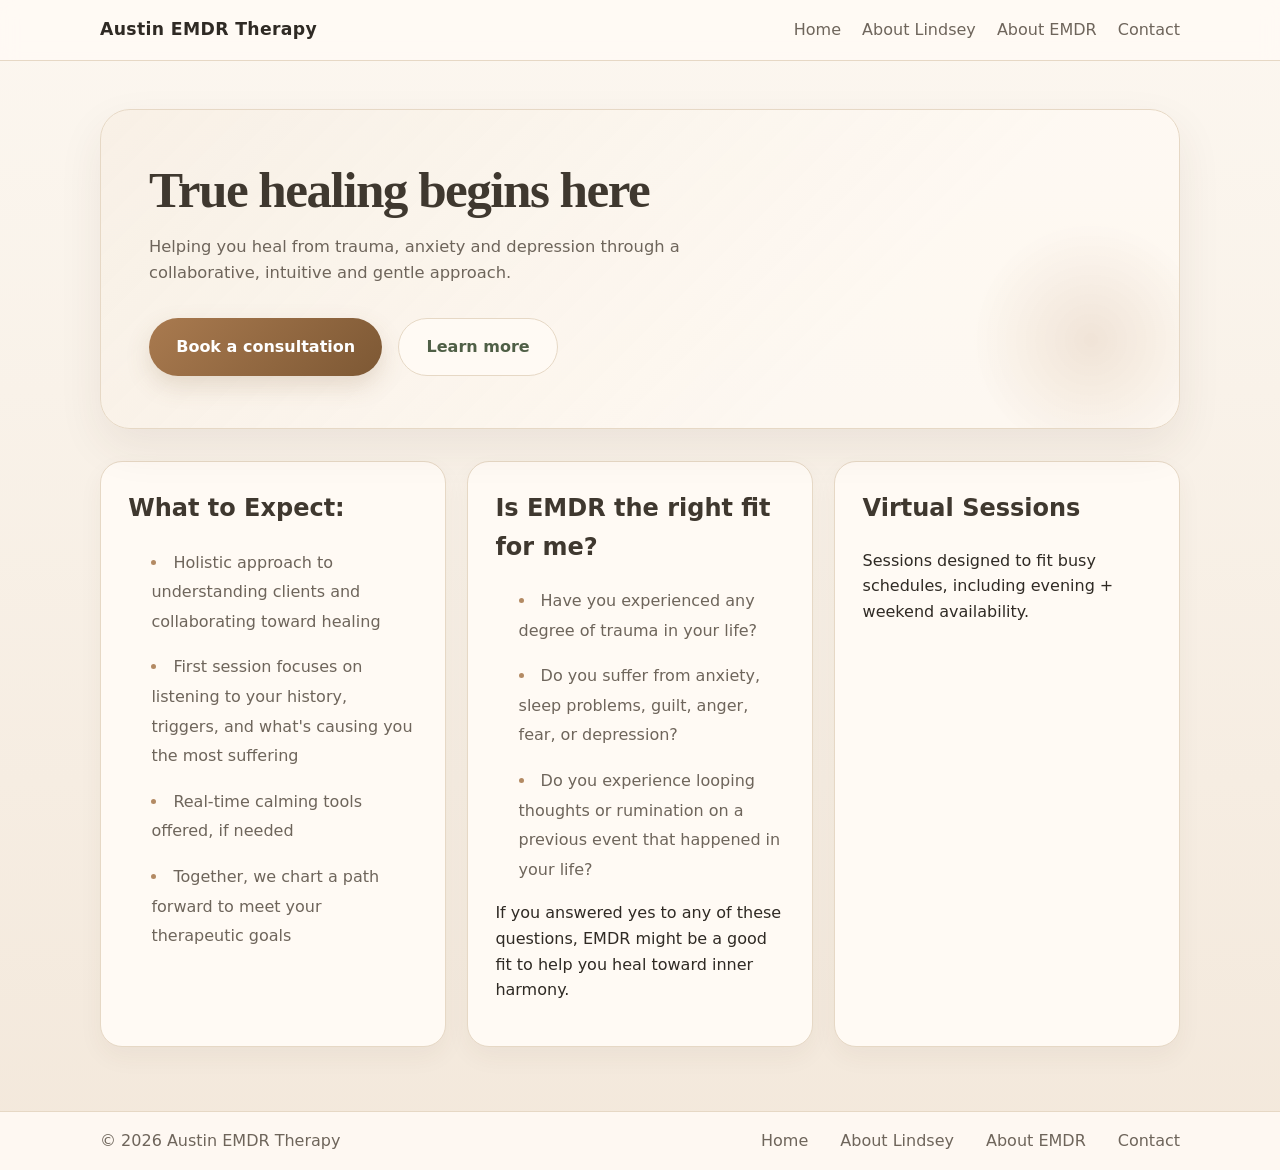
==== index.html @ 3a58bbac "Update What to Expect heading and third bullet copy" ====
<!DOCTYPE html>
<html lang="en">
<head>
  <meta charset="UTF-8" />
  <meta name="viewport" content="width=device-width, initial-scale=1.0" />
  <title>Austin EMDR Therapy</title>
  <link rel="stylesheet" href="styles.css" />
</head>
<body>
  <header class="site-header">
    <div class="container header-inner">
      <a class="brand" href="index.html">Austin EMDR Therapy</a>
      <nav class="site-nav">
        <a href="index.html">Home</a>
        <a href="about.html">About Lindsey</a>
        <a href="about-emdr.html">About EMDR</a>
        <a href="contact.html">Contact</a>
      </nav>
    </div>
  </header>

  <main class="page-content container">
    <section class="hero" aria-label="Healing begins here through EMDR">
      <h1>True healing begins here</h1>
      <p>Helping you heal from trauma, anxiety and depression through a collaborative, intuitive and gentle approach.</p>
      <div class="hero-actions">
        <a class="button" href="contact.html">Book a consultation</a>
        <a class="button button-secondary" href="about-emdr.html">Learn more</a>
      </div>
    </section>

    <section class="intro-grid">
      <article>
        <h2>What to Expect:</h2>
        <ul>
          <li>Holistic approach to understanding clients and collaborating toward healing</li>
          <li>First session focuses on listening to your history, triggers, and what's causing you the most suffering</li>
          <li>Real-time calming tools offered, if needed</li>
          <li>Together, we chart a path forward to meet your therapeutic goals</li>
        </ul>
      </article>
      <article>
        <h2>Is EMDR the right fit for me?</h2>
        <ul>
          <li>Have you experienced any degree of trauma in your life?</li>
          <li>Do you suffer from anxiety, sleep problems, guilt, anger, fear, or depression?</li>
          <li>Do you experience looping thoughts or rumination on a previous event that happened in your life?</li>
        </ul>
        <p>If you answered yes to any of these questions, EMDR might be a good fit to help you heal toward inner harmony.</p>
      </article>
      <article>
        <h2>Virtual Sessions</h2>
        <p>Sessions designed to fit busy schedules, including evening + weekend availability.</p>
      </article>
    </section>
  </main>

  <footer class="site-footer">
    <div class="container footer-inner">
      <p>© 2026 Austin EMDR Therapy</p>
      <nav class="footer-nav">
        <a href="index.html">Home</a>
        <a href="about.html">About Lindsey</a>
        <a href="about-emdr.html">About EMDR</a>
        <a href="contact.html">Contact</a>
      </nav>
    </div>
  </footer>
</body>
</html>
---- styles.css ----
:root {
  color-scheme: light;
  font-family: Inter, "Segoe UI", system-ui, -apple-system, BlinkMacSystemFont, sans-serif;
  line-height: 1.6;
  color: #2f2a24;
  background: #f7efe4;
  --cream: #fcf7f0;
  --cream-strong: #f3e8db;
  --ink: #2f2a24;
  --muted: #6e655b;
  --sage: #6f7f64;
  --sage-dark: #4f5f46;
  --accent: #a97a4f;
  --accent-deep: #7d5834;
  --border: #e6d8c5;
  --card: #fffaf4;
}

* {
  box-sizing: border-box;
}

body {
  margin: 0;
  min-height: 100vh;
  background: linear-gradient(180deg, #fcf7f0 0%, #f3e8db 100%);
  color: var(--ink);
}

.container {
  width: min(1080px, calc(100% - 2rem));
  margin: 0 auto;
}

.site-header,
.site-footer {
  background: rgba(255, 250, 244, 0.9);
  backdrop-filter: blur(8px);
  border-bottom: 1px solid var(--border);
}

.site-footer {
  border-top: 1px solid var(--border);
  border-bottom: none;
}

.header-inner,
.footer-inner {
  display: flex;
  align-items: center;
  justify-content: space-between;
  gap: 1rem;
  padding: 1rem 0;
}

.brand {
  font-size: 1.08rem;
  font-weight: 700;
  color: var(--ink);
  text-decoration: none;
  letter-spacing: 0.02em;
}

.site-nav a,
.footer-nav a {
  color: var(--muted);
  text-decoration: none;
  margin-left: 1rem;
}

.site-nav a:hover,
.footer-nav a:hover {
  color: var(--sage-dark);
}

.page-content {
  padding: 3rem 0 4rem;
}

.hero {
  position: relative;
  overflow: hidden;
  background:
    linear-gradient(135deg, rgba(247, 239, 228, 0.82) 0%, rgba(255, 250, 244, 0.7) 70%),
    url('https://images.unsplash.com/photo-1466692476868-aef1dfb1e735?auto=format&fit=crop&w=1400&q=80') center/cover no-repeat;
  border: 1px solid var(--border);
  border-radius: 30px;
  padding: 3.25rem 3rem;
  text-align: left;
  box-shadow: 0 18px 45px rgba(74, 54, 33, 0.08);
}

.hero::before {
  content: "";
  position: absolute;
  right: -2rem;
  bottom: -2rem;
  width: 240px;
  height: 240px;
  background: radial-gradient(circle, rgba(169, 122, 79, 0.16), transparent 70%);
  pointer-events: none;
}

.hero h1 {
  margin: 0 0 1rem;
  font-size: clamp(2rem, 4vw, 3.2rem);
  letter-spacing: -0.03em;
  line-height: 1.1;
  color: #3f382f;
  font-family: "Iowan Old Style", "Palatino Linotype", "Book Antiqua", serif;
  max-width: none;
  white-space: nowrap;
}

.hero p {
  max-width: 62ch;
  margin: 0 0 2rem;
  color: var(--muted);
  font-size: 1.02rem;
}

.hero-actions {
  display: flex;
  flex-wrap: wrap;
  justify-content: flex-start;
  gap: 1rem;
}

.button {
  display: inline-flex;
  align-items: center;
  justify-content: center;
  padding: 0.95rem 1.7rem;
  border: none;
  border-radius: 999px;
  background: linear-gradient(135deg, var(--accent) 0%, var(--accent-deep) 100%);
  color: #ffffff;
  font-weight: 600;
  text-decoration: none;
  cursor: pointer;
  box-shadow: 0 10px 24px rgba(125, 88, 52, 0.18);
}

.button-secondary {
  background: var(--card);
  color: var(--sage-dark);
  border: 1px solid var(--border);
  box-shadow: none;
}

.intro-grid {
  display: grid;
  gap: 1.35rem;
  margin-top: 2rem;
  grid-template-columns: repeat(auto-fit, minmax(220px, 1fr));
}

.intro-grid article {
  background: var(--card);
  border: 1px solid var(--border);
  border-radius: 22px;
  padding: 1.7rem;
  box-shadow: 0 10px 24px rgba(74, 54, 33, 0.05);
}

.intro-grid article ul {
  margin: 1.25rem 0 0;
  padding-left: 1.45rem;
  color: var(--muted);
  list-style: disc;
  list-style-position: inside;
  font-family: Inter, "Segoe UI", system-ui, -apple-system, BlinkMacSystemFont, sans-serif;
}

.intro-grid article ul li {
  margin: 0 0 1rem 0;
  line-height: 1.85;
}

.intro-grid article ul li::marker {
  color: rgba(169, 122, 79, 0.88);
}

.intro-grid h2,
.intro-grid article p,
.intro-grid article ul {
  font-family: Inter, "Segoe UI", system-ui, -apple-system, BlinkMacSystemFont, sans-serif;
}

.intro-grid h2 {
  margin-top: 0;
  color: #3f382f;
}

.about-content,
.contact-form-section {
  background: var(--card);
  border: 1px solid var(--border);
  border-radius: 28px;
  padding: 2.1rem;
  box-shadow: 0 14px 34px rgba(74, 54, 33, 0.06);
}

.page-heading {
  margin-bottom: 1.5rem;
}

/* Layout for About page heading with photo on the right */
.page-heading {
  display: flex;
  align-items: center;
  gap: 1.5rem;
}

.page-heading .heading-text {
  flex: 1 1 auto;
}

.about-photo {
  flex: 0 0 260px;
  margin-left: auto;
}

.about-photo img {
  display: block;
  width: 100%;
  height: auto;
  border-radius: 14px;
  object-fit: cover;
  box-shadow: 0 12px 30px rgba(74, 54, 33, 0.08);
}

.page-heading h1 {
  margin: 0 0 0.7rem;
  font-size: 2.2rem;
  color: #3f382f;
  font-family: "Iowan Old Style", "Palatino Linotype", "Book Antiqua", serif;
}

.page-heading p {
  margin: 0;
  color: var(--muted);
}

.about-content h2,
.contact-form-section h2 {
  margin-top: 1.8rem;
  margin-bottom: 0.7rem;
  color: #3f382f;
  font-family: "Iowan Old Style", "Palatino Linotype", "Book Antiqua", serif;
}

.about-content p,
.about-content li,
.contact-form-section p {
  color: var(--muted);
}

.about-content ul {
  padding-left: 1.25rem;
}

.about-content li {
  margin-bottom: 0.5rem;
}

.contact-form-section {
  display: grid;
  gap: 2rem;
}

.contact-form {
  display: grid;
  gap: 1rem;
}

.contact-form input,
.contact-form textarea {
  width: 100%;
  padding: 0.95rem 1rem;
  border: 1px solid var(--border);
  border-radius: 14px;
  font: inherit;
  color: var(--ink);
  background: #fcf7f0;
}

.contact-form label {
  display: block;
  font-weight: 600;
  color: var(--sage-dark);
}

.contact-details {
  padding: 1rem 1.25rem;
  border: 1px solid var(--border);
  border-radius: 20px;
  background: #f8efe3;
}

.video-grid {
  display: grid;
  gap: 1.25rem;
  margin-top: 1.5rem;
  grid-template-columns: repeat(auto-fit, minmax(240px, 1fr));
}

.video-card {
  background: #fcf7f0;
  border: 1px solid var(--border);
  border-radius: 22px;
  padding: 1rem;
}

.video-card h3 {
  margin-top: 0;
  color: #3f382f;
  font-family: "Iowan Old Style", "Palatino Linotype", "Book Antiqua", serif;
}

.video-card img {
  display: block;
  width: 100%;
  border-radius: 14px;
  margin-bottom: 0.75rem;
}

.video-card p {
  margin: 0;
  color: var(--muted);
}

.site-footer p {
  margin: 0;
  color: var(--muted);
}

.site-footer .footer-nav {
  display: flex;
  gap: 1rem;
  flex-wrap: wrap;
}

@media (max-width: 720px) {
  .hero {
    padding: 2.25rem 1.25rem;
  }

  .header-inner,
  .footer-inner {
    flex-direction: column;
    align-items: flex-start;
  }

  .site-nav a,
  .footer-nav a {
    margin-left: 0;
  }

  .page-heading {
    flex-direction: column;
    gap: 1rem;
  }

  .about-photo {
    flex: 0 0 auto;
    width: min(320px, 60%);
    margin-left: 0;
    align-self: center;
  }
}
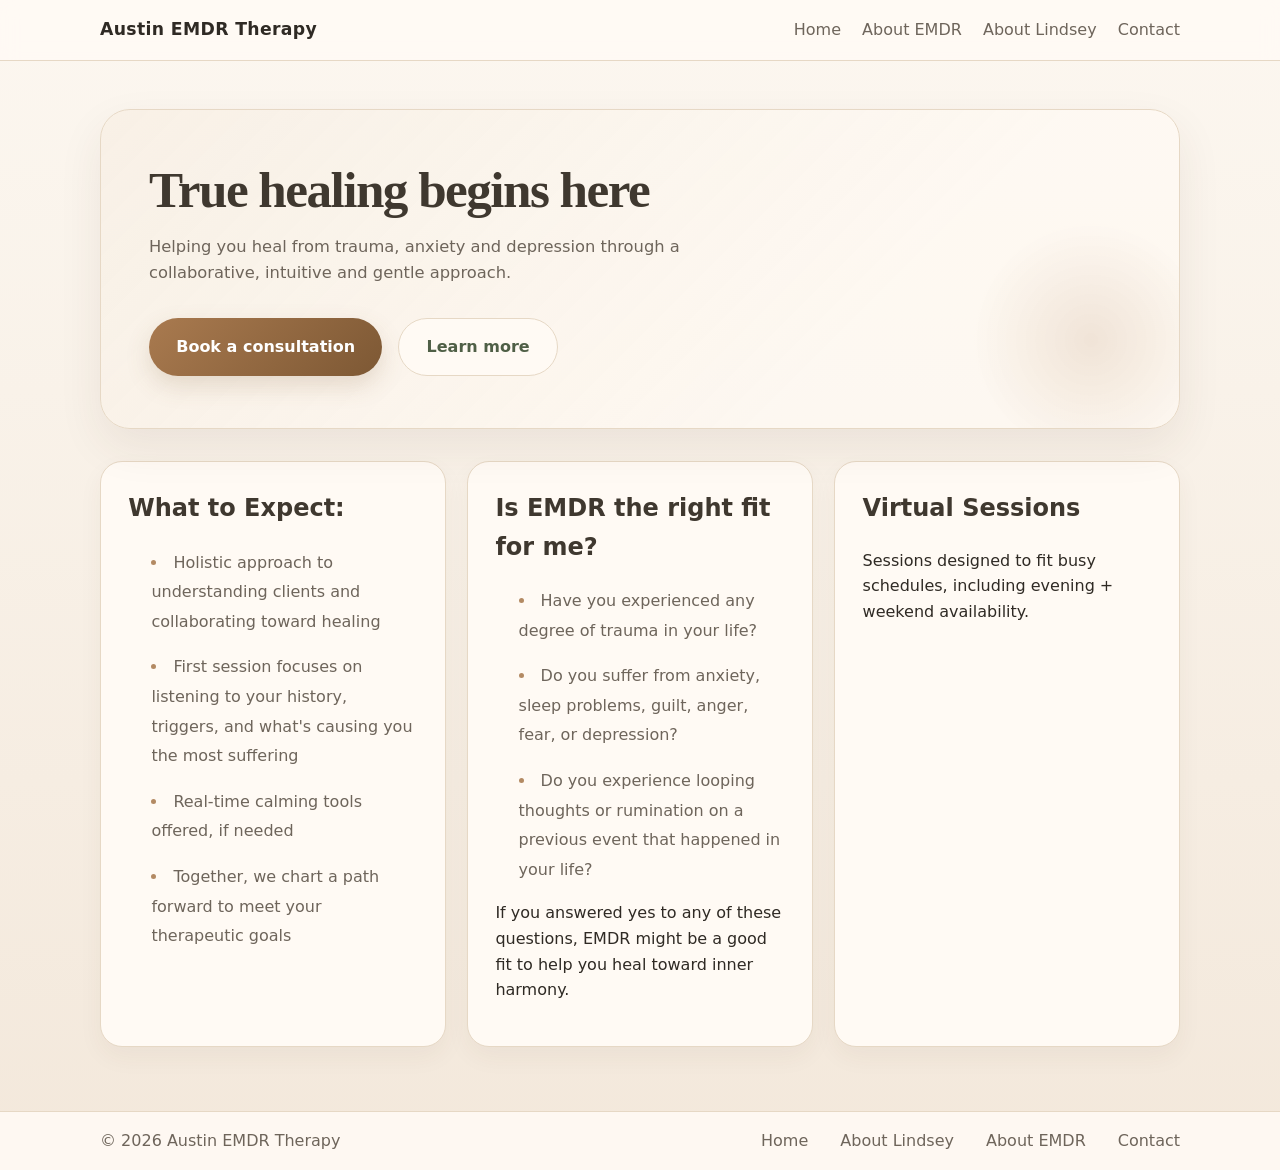
==== commit b5ca82a5: "Reorder nav links to Home, About EMDR, About Lindsey, Contact" ====
--- a/index.html
+++ b/index.html
@@ -12,8 +12,8 @@
       <a class="brand" href="index.html">Austin EMDR Therapy</a>
       <nav class="site-nav">
         <a href="index.html">Home</a>
+        <a href="about-emdr.html">About EMDR</a>
         <a href="about.html">About Lindsey</a>
-        <a href="about-emdr.html">About EMDR</a>
         <a href="contact.html">Contact</a>
       </nav>
     </div>
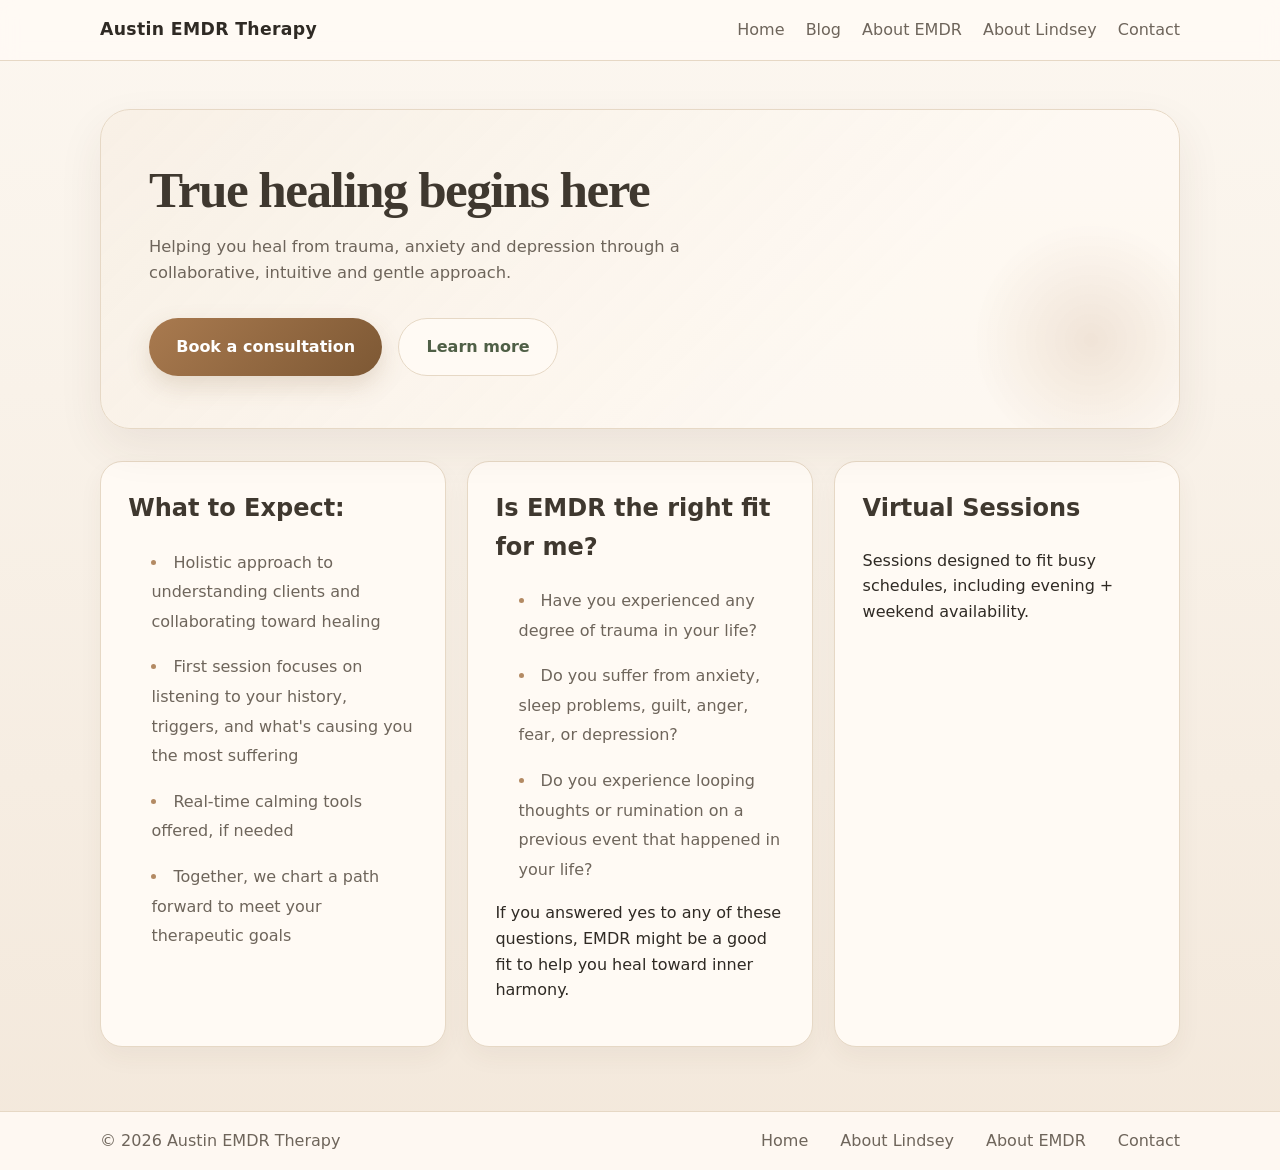
==== commit ca2c527d: "Add blog page with publish form and local storage" ====
--- a/index.html
+++ b/index.html
@@ -12,6 +12,7 @@
       <a class="brand" href="index.html">Austin EMDR Therapy</a>
       <nav class="site-nav">
         <a href="index.html">Home</a>
+        <a href="blog.html">Blog</a>
         <a href="about-emdr.html">About EMDR</a>
         <a href="about.html">About Lindsey</a>
         <a href="contact.html">Contact</a>
--- a/styles.css
+++ b/styles.css
@@ -341,9 +341,83 @@
   flex-wrap: wrap;
 }
 
+.blog-layout {
+  display: grid;
+  grid-template-columns: 1.1fr 0.9fr;
+  gap: 1.5rem;
+  align-items: start;
+}
+
+.blog-form,
+.blog-card,
+.blog-list-section {
+  background: var(--card);
+  border: 1px solid var(--border);
+  border-radius: 24px;
+  padding: 1.5rem;
+  box-shadow: 0 12px 30px rgba(74, 54, 33, 0.06);
+}
+
+.blog-form {
+  display: grid;
+  gap: 0.8rem;
+}
+
+.blog-form label {
+  font-weight: 600;
+  color: var(--sage-dark);
+}
+
+.blog-form input,
+.blog-form textarea {
+  width: 100%;
+  padding: 0.9rem 1rem;
+  border: 1px solid var(--border);
+  border-radius: 14px;
+  font: inherit;
+  color: var(--ink);
+  background: #fcf7f0;
+}
+
+.blog-list-section h2 {
+  margin-top: 0;
+  color: #3f382f;
+  font-family: "Iowan Old Style", "Palatino Linotype", "Book Antiqua", serif;
+}
+
+.blog-posts {
+  display: grid;
+  gap: 1rem;
+}
+
+.blog-card h3 {
+  margin: 0.4rem 0 0.5rem;
+  color: #3f382f;
+}
+
+.blog-meta {
+  color: var(--accent-deep);
+  font-size: 0.92rem;
+  font-weight: 600;
+}
+
+.blog-excerpt {
+  color: var(--sage-dark);
+  font-weight: 600;
+}
+
+.empty-state {
+  color: var(--muted);
+  font-style: italic;
+}
+
 @media (max-width: 720px) {
   .hero {
     padding: 2.25rem 1.25rem;
+  }
+
+  .blog-layout {
+    grid-template-columns: 1fr;
   }
 
   .header-inner,
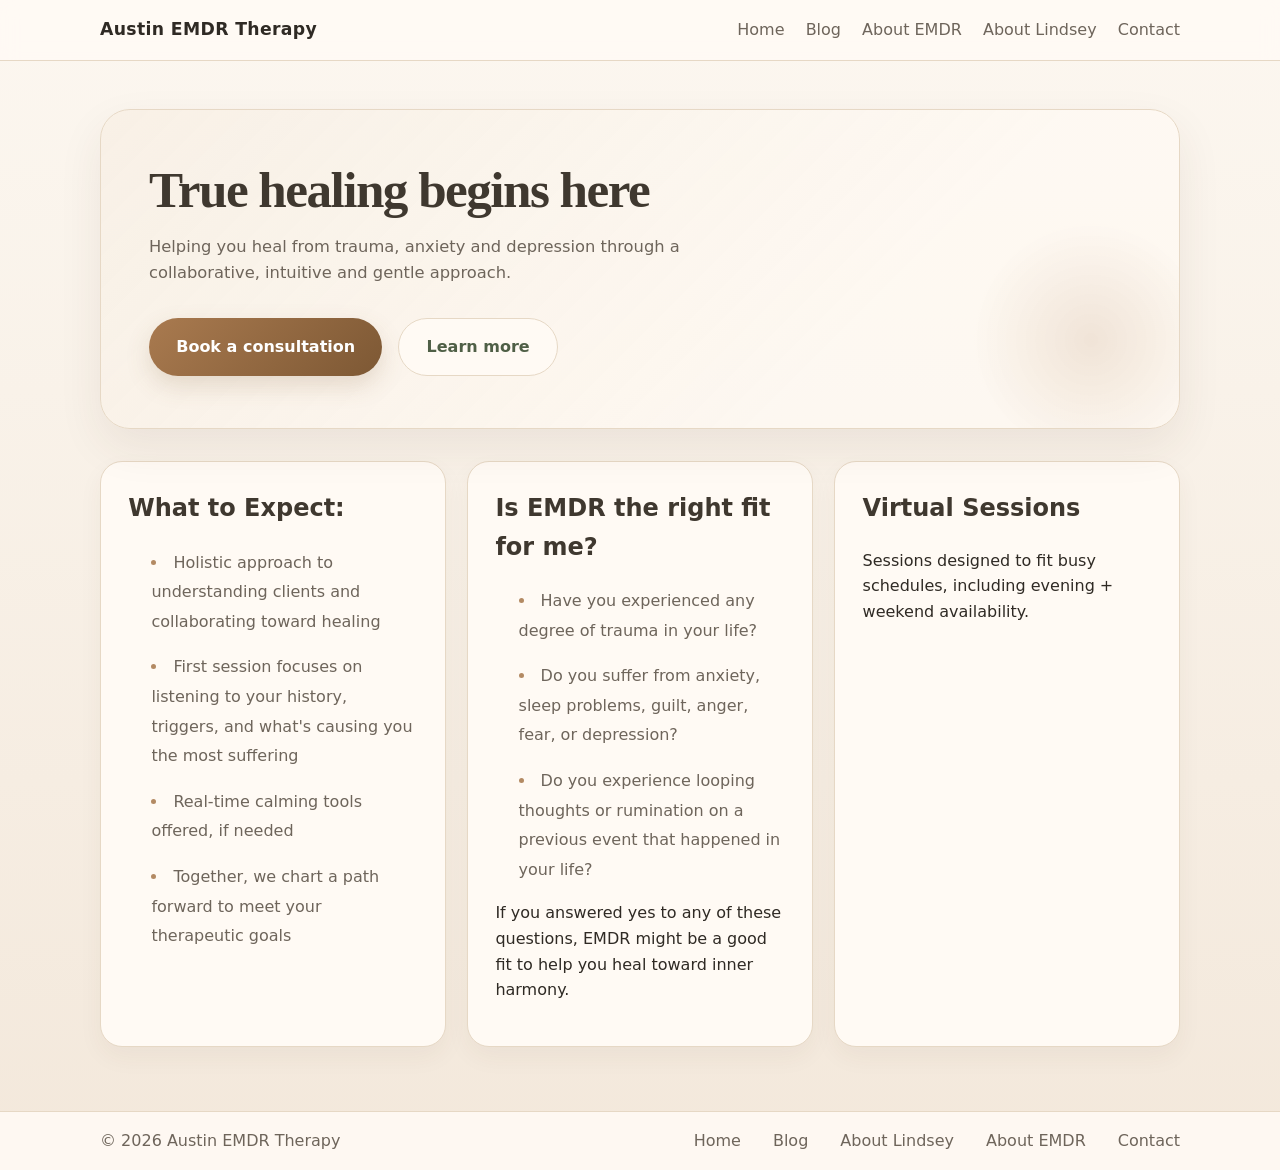
==== commit 95e6ad6a: "Update about page cards and site copy" ====
--- a/index.html
+++ b/index.html
@@ -61,6 +61,7 @@
       <p>© 2026 Austin EMDR Therapy</p>
       <nav class="footer-nav">
         <a href="index.html">Home</a>
+        <a href="blog.html">Blog</a>
         <a href="about.html">About Lindsey</a>
         <a href="about-emdr.html">About EMDR</a>
         <a href="contact.html">Contact</a>
--- a/styles.css
+++ b/styles.css
@@ -201,6 +201,19 @@
   box-shadow: 0 14px 34px rgba(74, 54, 33, 0.06);
 }
 
+.about-content-grid {
+  display: grid;
+  gap: 1.35rem;
+}
+
+.about-card {
+  background: linear-gradient(180deg, #fffaf4 0%, #fcf7f0 100%);
+  border: 1px solid var(--border);
+  border-radius: 24px;
+  padding: 1.5rem;
+  box-shadow: 0 10px 24px rgba(74, 54, 33, 0.05);
+}
+
 .page-heading {
   margin-bottom: 1.5rem;
 }
@@ -341,16 +354,23 @@
   flex-wrap: wrap;
 }
 
-.blog-layout {
-  display: grid;
-  grid-template-columns: 1.1fr 0.9fr;
+.blog-shell {
+  display: grid;
+  grid-template-columns: minmax(0, 1.6fr) minmax(260px, 0.7fr);
   gap: 1.5rem;
   align-items: start;
 }
 
-.blog-form,
+.blog-main {
+  display: grid;
+  gap: 1.25rem;
+}
+
+.blog-form-card,
 .blog-card,
-.blog-list-section {
+.blog-list-section,
+.blog-search-card,
+.blog-categories-card {
   background: var(--card);
   border: 1px solid var(--border);
   border-radius: 24px;
@@ -358,6 +378,16 @@
   box-shadow: 0 12px 30px rgba(74, 54, 33, 0.06);
 }
 
+.blog-form-card h2,
+.blog-search-card h2,
+.blog-categories-card h2,
+.blog-list-section h2 {
+  margin-top: 0;
+  margin-bottom: 0.85rem;
+  color: #3f382f;
+  font-family: "Iowan Old Style", "Palatino Linotype", "Book Antiqua", serif;
+}
+
 .blog-form {
   display: grid;
   gap: 0.8rem;
@@ -369,7 +399,9 @@
 }
 
 .blog-form input,
-.blog-form textarea {
+.blog-form textarea,
+.blog-form select,
+.blog-search-card input {
   width: 100%;
   padding: 0.9rem 1rem;
   border: 1px solid var(--border);
@@ -379,10 +411,17 @@
   background: #fcf7f0;
 }
 
-.blog-list-section h2 {
-  margin-top: 0;
-  color: #3f382f;
-  font-family: "Iowan Old Style", "Palatino Linotype", "Book Antiqua", serif;
+.blog-list-header {
+  margin-bottom: 1rem;
+}
+
+.blog-list-header h2 {
+  margin-bottom: 0.25rem;
+}
+
+.blog-list-header p {
+  margin: 0;
+  color: var(--muted);
 }
 
 .blog-posts {
@@ -396,28 +435,91 @@
 }
 
 .blog-meta {
+  display: flex;
+  flex-wrap: wrap;
+  gap: 0.5rem;
+  align-items: center;
   color: var(--accent-deep);
   font-size: 0.92rem;
   font-weight: 600;
 }
 
+.blog-category-pill {
+  display: inline-block;
+  padding: 0.2rem 0.6rem;
+  border-radius: 999px;
+  background: rgba(169, 122, 79, 0.12);
+  color: var(--accent-deep);
+  font-size: 0.8rem;
+}
+
 .blog-excerpt {
   color: var(--sage-dark);
   font-weight: 600;
 }
 
+.blog-card p:last-child {
+  margin-bottom: 0;
+  color: var(--muted);
+}
+
+.blog-sidebar {
+  display: grid;
+  gap: 1rem;
+  position: sticky;
+  top: 1rem;
+}
+
+.blog-categories {
+  list-style: none;
+  padding: 0;
+  margin: 0.75rem 0 0;
+  display: grid;
+  gap: 0.6rem;
+}
+
+.category-chip {
+  width: 100%;
+  text-align: left;
+  padding: 0.75rem 0.9rem;
+  border: 1px solid var(--border);
+  border-radius: 999px;
+  background: var(--card);
+  color: var(--sage-dark);
+  font: inherit;
+  cursor: pointer;
+}
+
+.category-chip.is-active {
+  background: linear-gradient(135deg, var(--accent) 0%, var(--accent-deep) 100%);
+  color: #ffffff;
+  border-color: transparent;
+}
+
+.visually-hidden {
+  position: absolute;
+  left: -9999px;
+}
+
 .empty-state {
   color: var(--muted);
   font-style: italic;
+}
+
+@media (max-width: 900px) {
+  .blog-shell {
+    grid-template-columns: 1fr;
+  }
+
+  .blog-sidebar {
+    position: static;
+    order: -1;
+  }
 }
 
 @media (max-width: 720px) {
   .hero {
     padding: 2.25rem 1.25rem;
-  }
-
-  .blog-layout {
-    grid-template-columns: 1fr;
   }
 
   .header-inner,
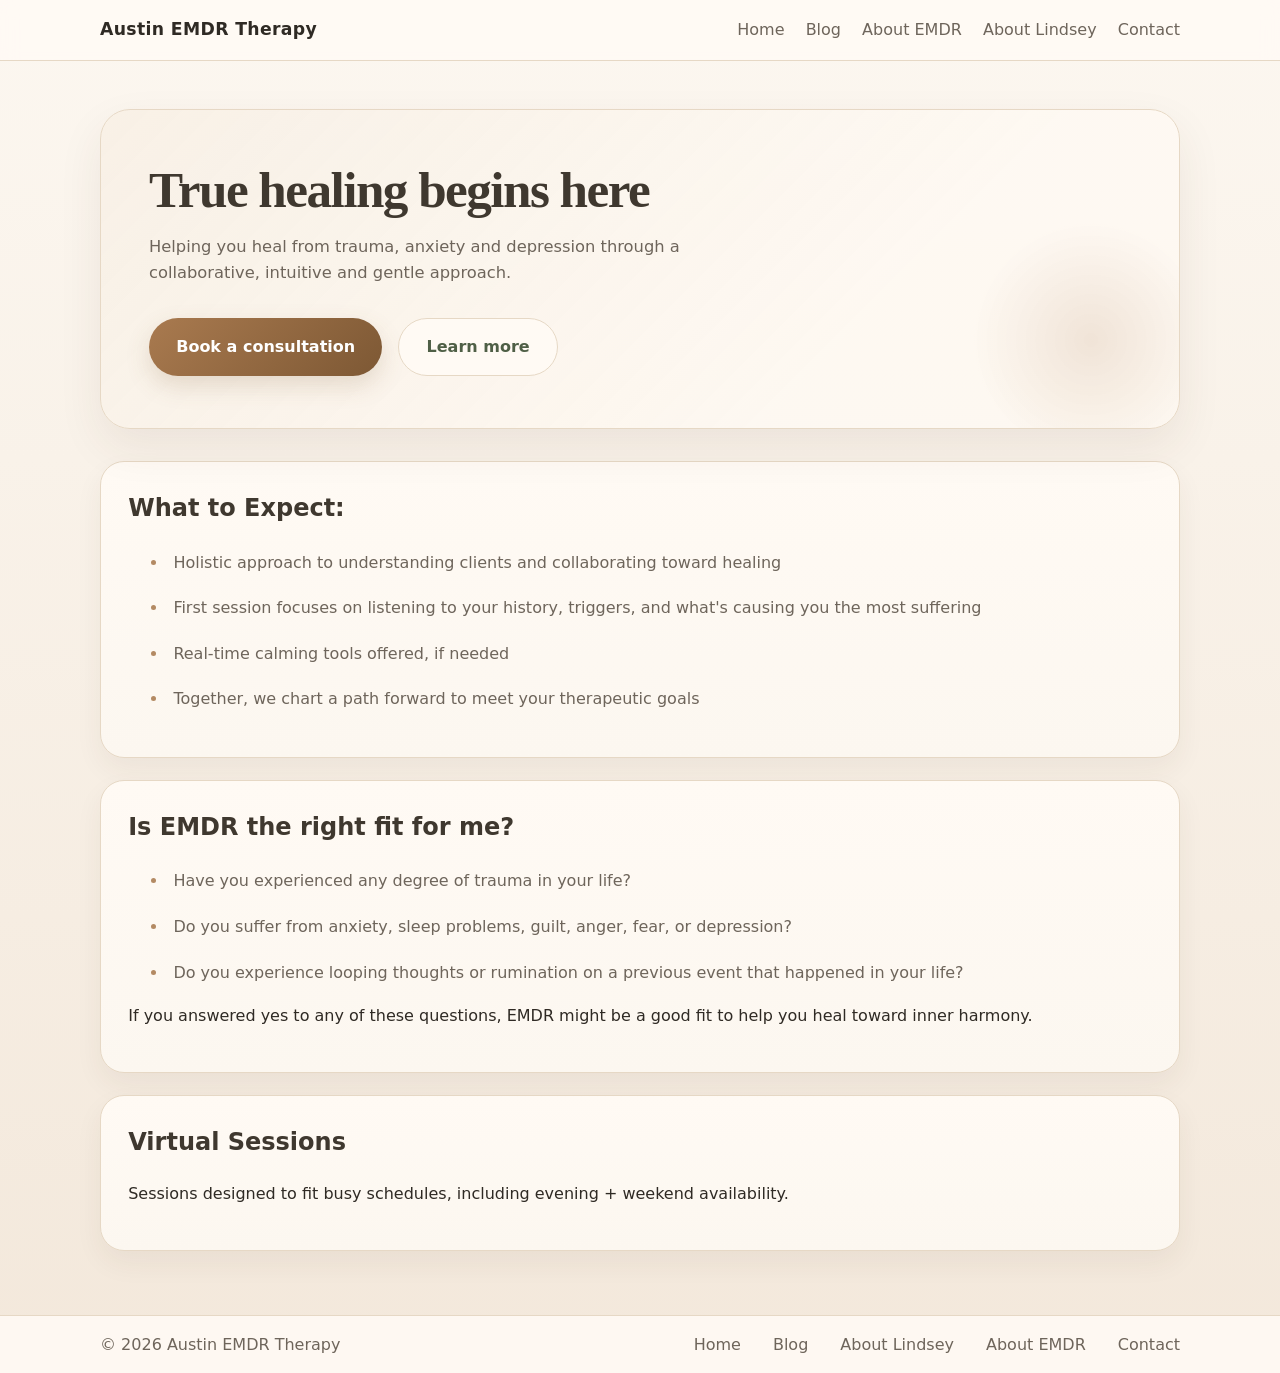
==== commit 86af14a6: "Update home page card layout" ====
--- a/index.html
+++ b/index.html
@@ -31,7 +31,7 @@
     </section>
 
     <section class="intro-grid">
-      <article>
+      <article class="intro-card-wide">
         <h2>What to Expect:</h2>
         <ul>
           <li>Holistic approach to understanding clients and collaborating toward healing</li>
@@ -40,7 +40,7 @@
           <li>Together, we chart a path forward to meet your therapeutic goals</li>
         </ul>
       </article>
-      <article>
+      <article class="intro-card-wide">
         <h2>Is EMDR the right fit for me?</h2>
         <ul>
           <li>Have you experienced any degree of trauma in your life?</li>
@@ -49,7 +49,7 @@
         </ul>
         <p>If you answered yes to any of these questions, EMDR might be a good fit to help you heal toward inner harmony.</p>
       </article>
-      <article>
+      <article class="intro-card-wide">
         <h2>Virtual Sessions</h2>
         <p>Sessions designed to fit busy schedules, including evening + weekend availability.</p>
       </article>
--- a/styles.css
+++ b/styles.css
@@ -82,7 +82,7 @@
   overflow: hidden;
   background:
     linear-gradient(135deg, rgba(247, 239, 228, 0.82) 0%, rgba(255, 250, 244, 0.7) 70%),
-    url('https://images.unsplash.com/photo-1466692476868-aef1dfb1e735?auto=format&fit=crop&w=1400&q=80') center/cover no-repeat;
+    url('https://images.unsplash.com/photo-1468327768560-75b778cbb551?auto=format&fit=crop&w=1400&q=80') center/cover no-repeat;
   border: 1px solid var(--border);
   border-radius: 30px;
   padding: 3.25rem 3rem;
@@ -152,15 +152,22 @@
   display: grid;
   gap: 1.35rem;
   margin-top: 2rem;
-  grid-template-columns: repeat(auto-fit, minmax(220px, 1fr));
+  grid-template-columns: repeat(3, minmax(0, 1fr));
 }
 
 .intro-grid article {
-  background: var(--card);
-  border: 1px solid var(--border);
-  border-radius: 22px;
+  background: linear-gradient(180deg, #fffaf4 0%, #fcf7f0 100%);
+  border: 1px solid var(--border);
+  border-radius: 24px;
   padding: 1.7rem;
-  box-shadow: 0 10px 24px rgba(74, 54, 33, 0.05);
+  box-shadow: 0 12px 28px rgba(74, 54, 33, 0.06);
+}
+
+.intro-card-wide {
+  grid-column: 1 / -1;
+  background:
+    linear-gradient(135deg, rgba(247, 239, 228, 0.82) 0%, rgba(255, 250, 244, 0.7) 70%),
+    url('https://images.unsplash.com/photo-1468327768560-75b778cbb551?auto=format&fit=crop&w=1400&q=80') center/cover no-repeat;
 }
 
 .intro-grid article ul {
@@ -203,7 +210,15 @@
 
 .about-content-grid {
   display: grid;
-  gap: 1.35rem;
+  gap: 2rem;
+  margin-top: 1.5rem;
+}
+
+.about-intro-pair {
+  display: grid;
+  grid-template-columns: minmax(0, 1.2fr) minmax(240px, 0.8fr);
+  gap: 1.25rem;
+  align-items: center;
 }
 
 .about-card {
@@ -211,6 +226,20 @@
   border: 1px solid var(--border);
   border-radius: 24px;
   padding: 1.5rem;
+  box-shadow: 0 10px 24px rgba(74, 54, 33, 0.05);
+}
+
+.about-card-wide {
+  margin-bottom: 0;
+}
+
+.about-photo-inline {
+  width: 100%;
+  height: 100%;
+  min-height: 320px;
+  object-fit: cover;
+  border-radius: 24px;
+  border: 1px solid var(--border);
   box-shadow: 0 10px 24px rgba(74, 54, 33, 0.05);
 }
 
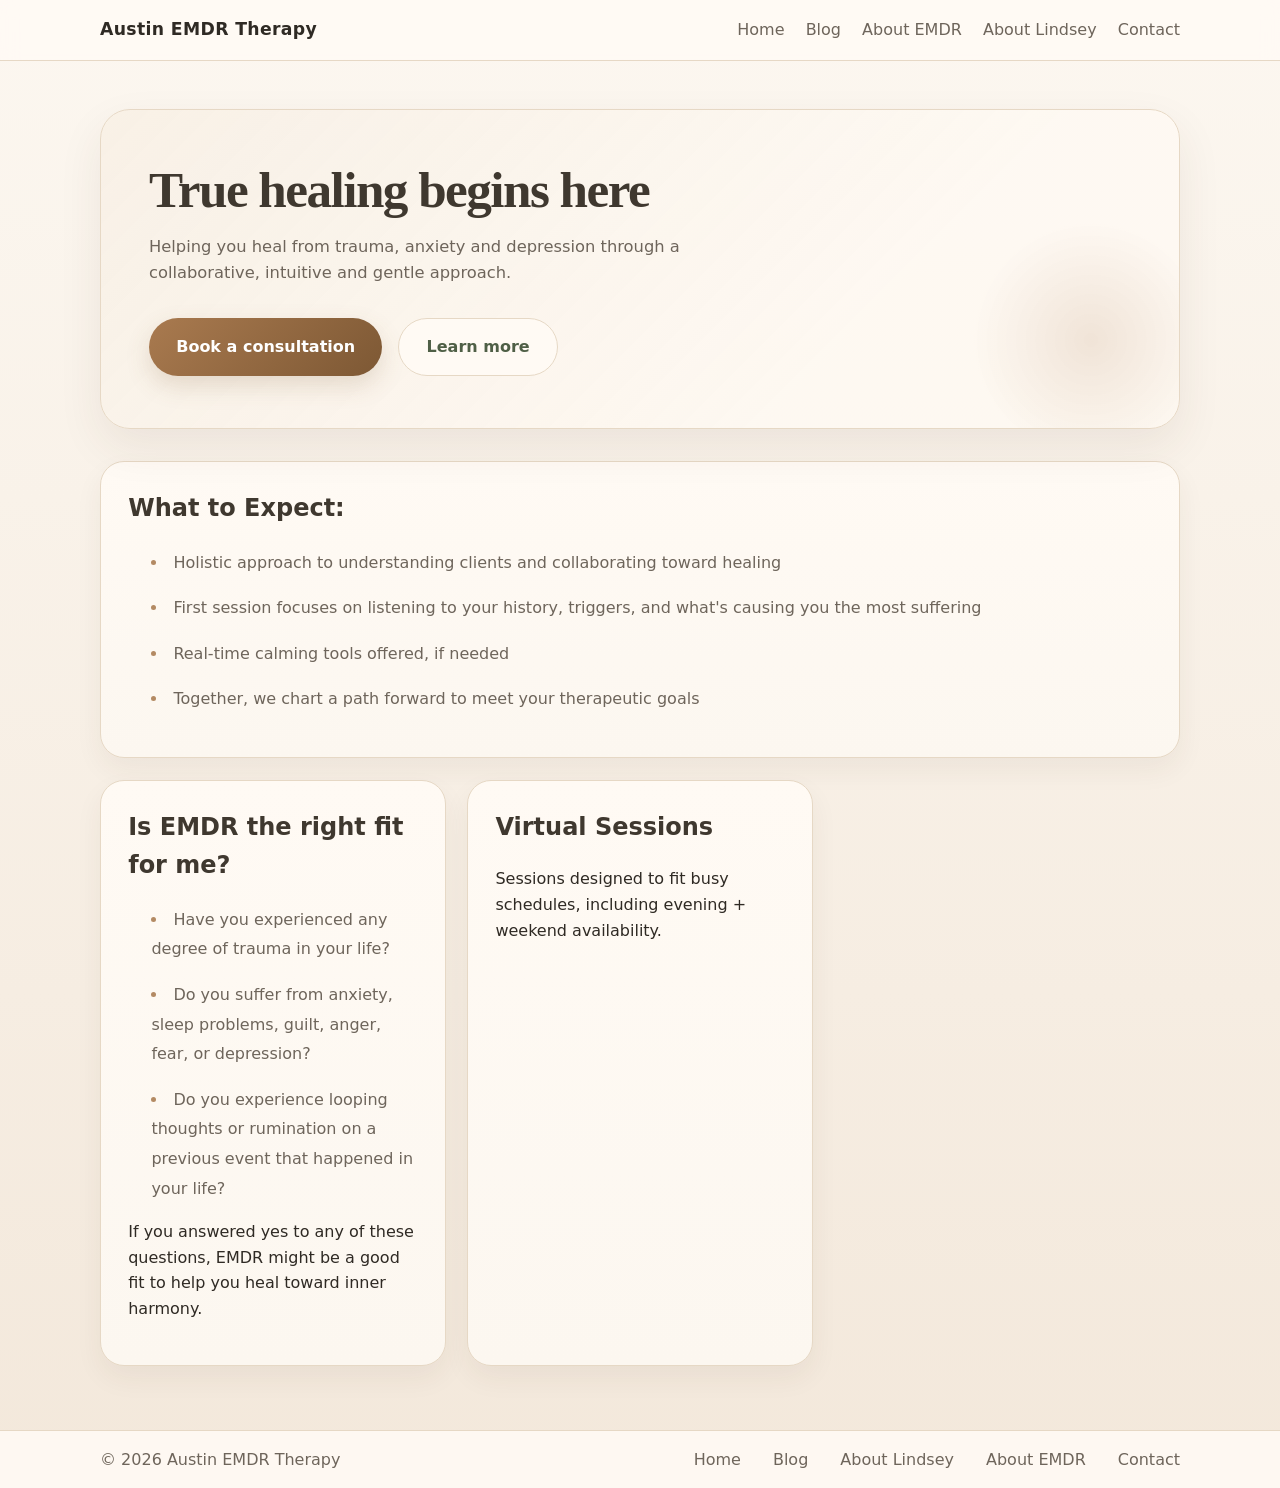
==== commit bc155480: "Apply floral background to What to Expect card" ====
--- a/index.html
+++ b/index.html
@@ -31,7 +31,7 @@
     </section>
 
     <section class="intro-grid">
-      <article class="intro-card-wide">
+      <article class="intro-card-wide intro-card-floral">
         <h2>What to Expect:</h2>
         <ul>
           <li>Holistic approach to understanding clients and collaborating toward healing</li>
@@ -40,7 +40,7 @@
           <li>Together, we chart a path forward to meet your therapeutic goals</li>
         </ul>
       </article>
-      <article class="intro-card-wide">
+      <article>
         <h2>Is EMDR the right fit for me?</h2>
         <ul>
           <li>Have you experienced any degree of trauma in your life?</li>
@@ -49,7 +49,7 @@
         </ul>
         <p>If you answered yes to any of these questions, EMDR might be a good fit to help you heal toward inner harmony.</p>
       </article>
-      <article class="intro-card-wide">
+      <article>
         <h2>Virtual Sessions</h2>
         <p>Sessions designed to fit busy schedules, including evening + weekend availability.</p>
       </article>
--- a/styles.css
+++ b/styles.css
@@ -164,10 +164,14 @@
 }
 
 .intro-card-wide {
-  grid-column: 1 / -1;
+  grid-column: span 3;
+}
+
+.intro-card-floral {
   background:
     linear-gradient(135deg, rgba(247, 239, 228, 0.82) 0%, rgba(255, 250, 244, 0.7) 70%),
     url('https://images.unsplash.com/photo-1468327768560-75b778cbb551?auto=format&fit=crop&w=1400&q=80') center/cover no-repeat;
+  background-color: #f7efe4;
 }
 
 .intro-grid article ul {
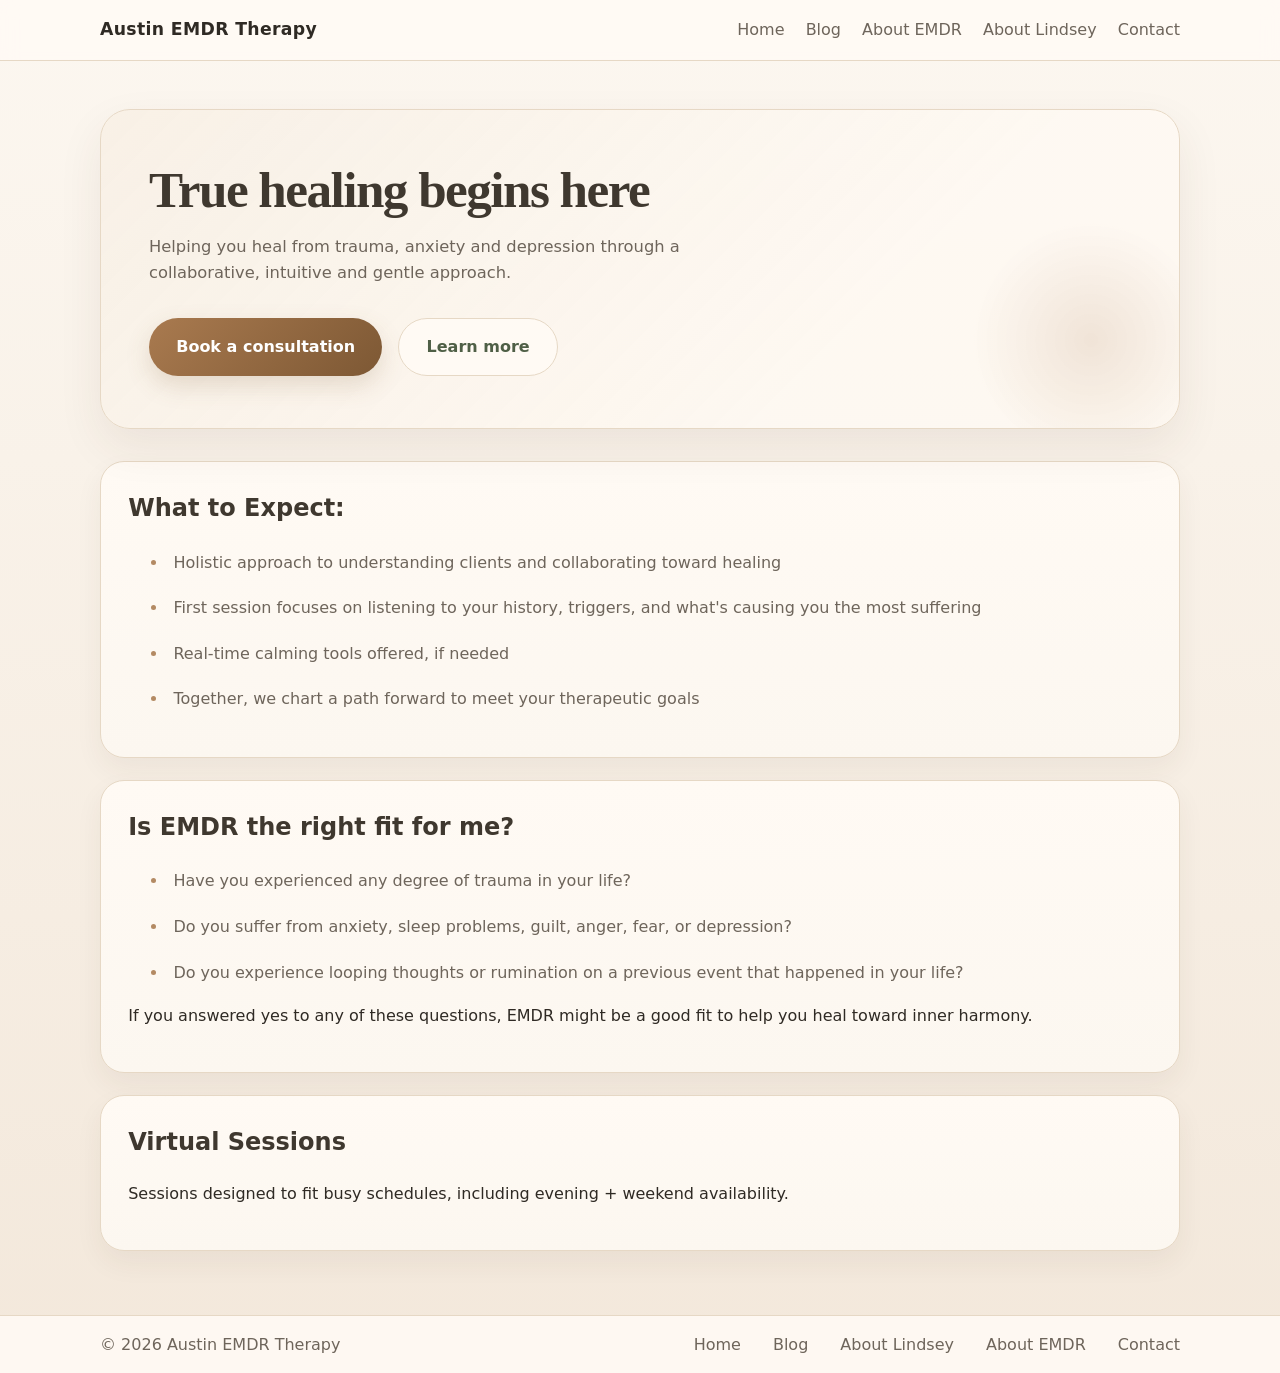
==== commit 25787731: "Finalize homepage card layout" ====
--- a/index.html
+++ b/index.html
@@ -40,7 +40,7 @@
           <li>Together, we chart a path forward to meet your therapeutic goals</li>
         </ul>
       </article>
-      <article>
+      <article class="intro-card-wide">
         <h2>Is EMDR the right fit for me?</h2>
         <ul>
           <li>Have you experienced any degree of trauma in your life?</li>
@@ -49,7 +49,7 @@
         </ul>
         <p>If you answered yes to any of these questions, EMDR might be a good fit to help you heal toward inner harmony.</p>
       </article>
-      <article>
+      <article class="intro-card-wide">
         <h2>Virtual Sessions</h2>
         <p>Sessions designed to fit busy schedules, including evening + weekend availability.</p>
       </article>
--- a/styles.css
+++ b/styles.css
@@ -170,8 +170,10 @@
 .intro-card-floral {
   background:
     linear-gradient(135deg, rgba(247, 239, 228, 0.82) 0%, rgba(255, 250, 244, 0.7) 70%),
-    url('https://images.unsplash.com/photo-1468327768560-75b778cbb551?auto=format&fit=crop&w=1400&q=80') center/cover no-repeat;
+    url('images/what-to-expect.jpg') center/cover no-repeat;
   background-color: #f7efe4;
+  background-size: cover;
+  min-height: 280px;
 }
 
 .intro-grid article ul {
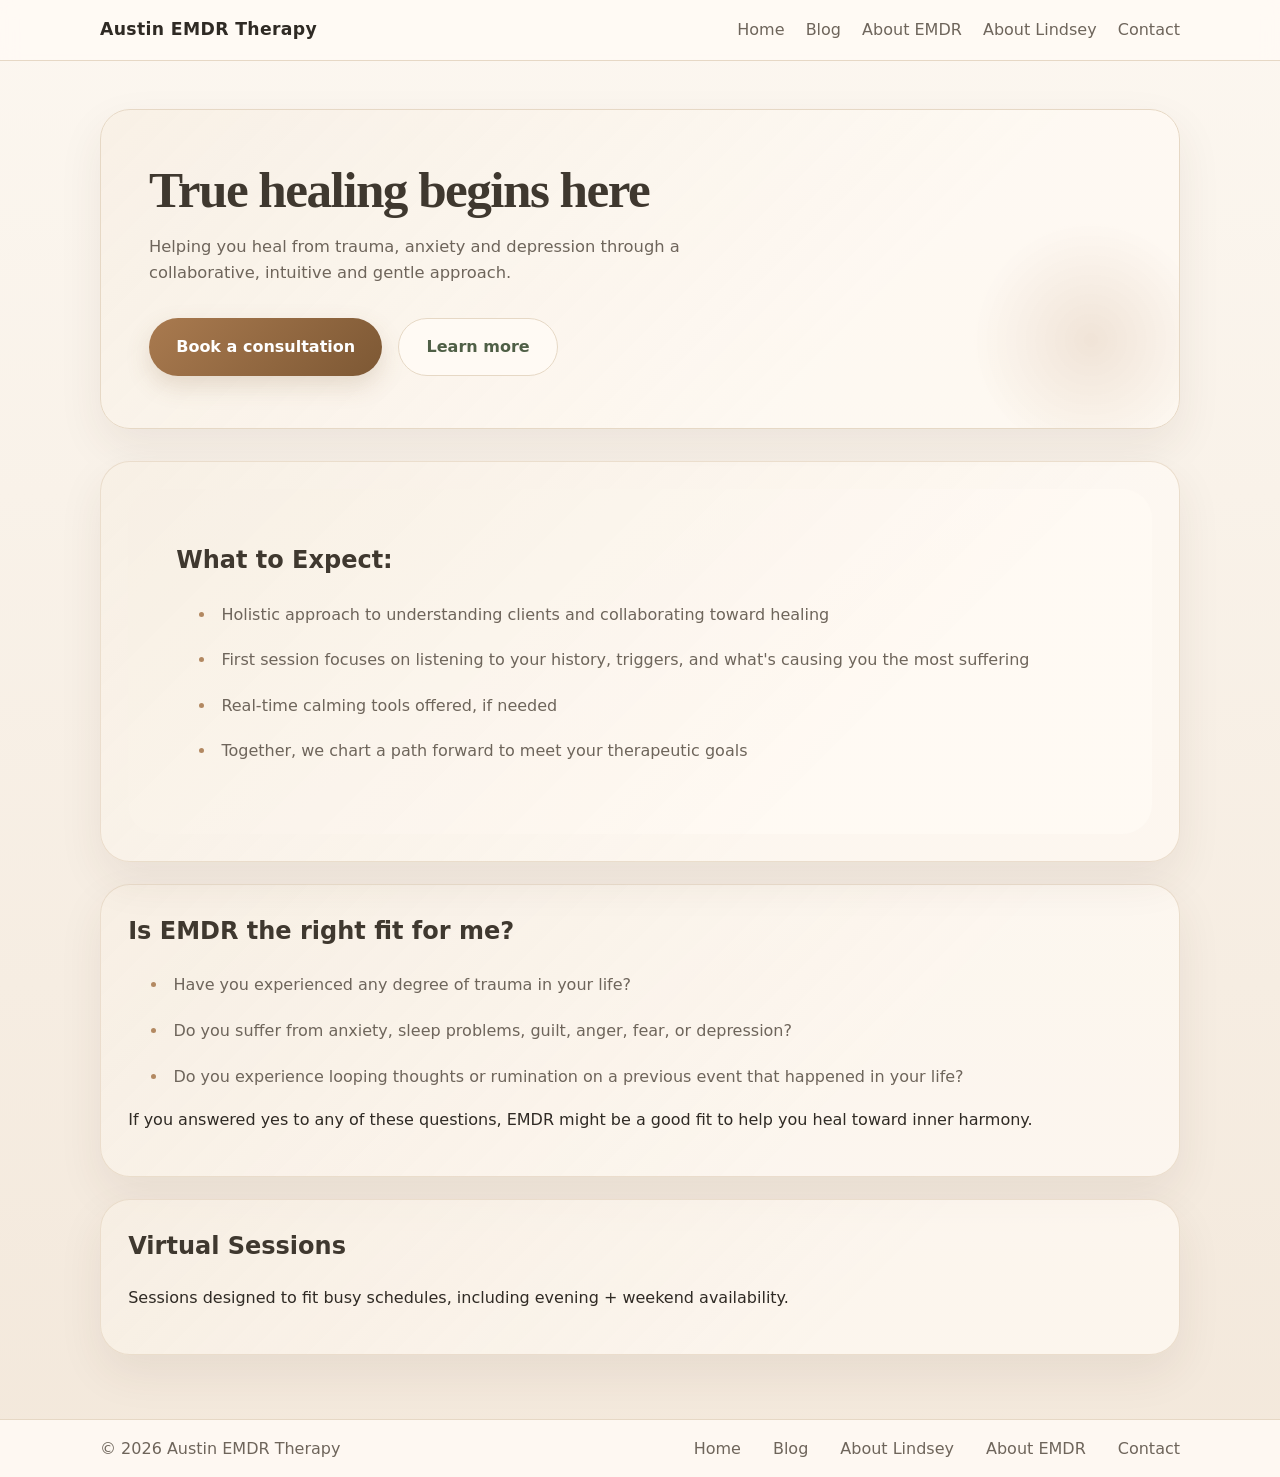
==== commit f7f45b74: "Use desktop What to Expect image" ====
--- a/index.html
+++ b/index.html
@@ -32,13 +32,15 @@
 
     <section class="intro-grid">
       <article class="intro-card-wide intro-card-floral">
-        <h2>What to Expect:</h2>
-        <ul>
+        <div class="intro-card-content">
+          <h2>What to Expect:</h2>
+          <ul>
           <li>Holistic approach to understanding clients and collaborating toward healing</li>
           <li>First session focuses on listening to your history, triggers, and what's causing you the most suffering</li>
           <li>Real-time calming tools offered, if needed</li>
           <li>Together, we chart a path forward to meet your therapeutic goals</li>
         </ul>
+        </div>
       </article>
       <article class="intro-card-wide">
         <h2>Is EMDR the right fit for me?</h2>
--- a/styles.css
+++ b/styles.css
@@ -156,11 +156,11 @@
 }
 
 .intro-grid article {
-  background: linear-gradient(180deg, #fffaf4 0%, #fcf7f0 100%);
-  border: 1px solid var(--border);
-  border-radius: 24px;
+  background: linear-gradient(135deg, rgba(247, 239, 228, 0.82) 0%, rgba(255, 250, 244, 0.7) 70%);
+  border: 1px solid rgba(230, 216, 197, 0.8);
+  border-radius: 30px;
   padding: 1.7rem;
-  box-shadow: 0 12px 28px rgba(74, 54, 33, 0.06);
+  box-shadow: 0 18px 45px rgba(74, 54, 33, 0.08);
 }
 
 .intro-card-wide {
@@ -168,12 +168,34 @@
 }
 
 .intro-card-floral {
+  position: relative;
+  overflow: hidden;
+  min-height: 320px;
+  padding: 0;
   background:
-    linear-gradient(135deg, rgba(247, 239, 228, 0.82) 0%, rgba(255, 250, 244, 0.7) 70%),
+    linear-gradient(135deg, rgba(247, 239, 228, 0.78) 0%, rgba(255, 250, 244, 0.62) 70%),
     url('images/what-to-expect.jpg') center/cover no-repeat;
-  background-color: #f7efe4;
-  background-size: cover;
-  min-height: 280px;
+  border: 1px solid var(--border);
+  border-radius: 30px;
+  box-shadow: 0 18px 45px rgba(74, 54, 33, 0.08);
+}
+
+.intro-card-image {
+  position: absolute;
+  inset: 0;
+  width: 100%;
+  height: 100%;
+  object-fit: cover;
+  z-index: 0;
+}
+
+.intro-card-content {
+  position: relative;
+  z-index: 1;
+  padding: 3.25rem 3rem;
+  background: linear-gradient(135deg, rgba(247, 239, 228, 0.82) 0%, rgba(255, 250, 244, 0.7) 70%);
+  border-radius: 30px;
+  height: 100%;
 }
 
 .intro-grid article ul {
